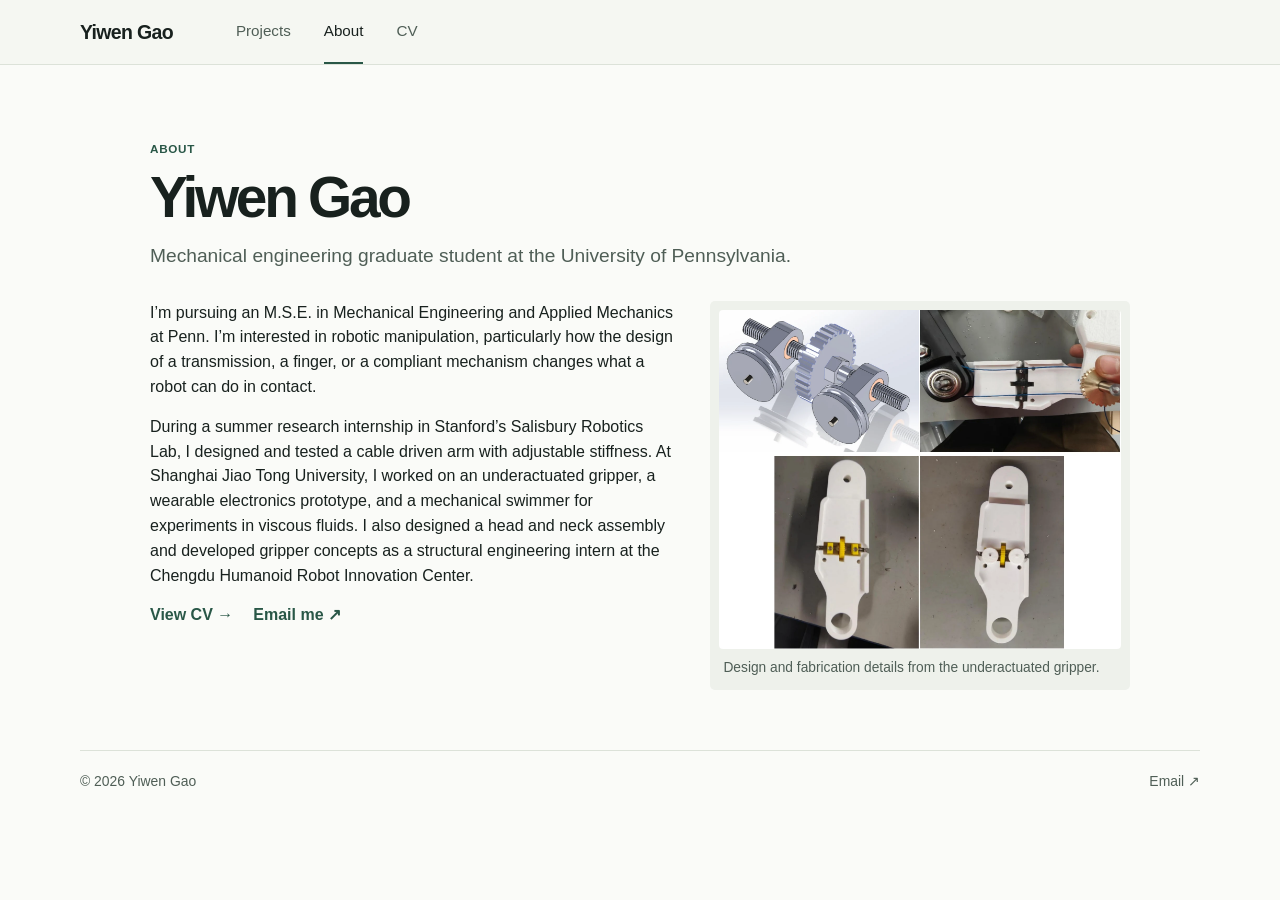
==== about.html @ 22a14920 "Publish Yiwen Gao’s engineering portfolio" ====
<!doctype html>
<html lang="en">
<head>
  <meta charset="utf-8">
  <meta name="viewport" content="width=device-width, initial-scale=1">
  <meta name="description" content="Engineering portfolio of Yiwen Gao, a Penn MEAM graduate student working on robotic manipulation, compliant mechanisms, and experimental prototypes.">
  <meta name="theme-color" content="#fafbf8">
  <title>About — Yiwen Gao</title>
  <link rel="icon" href="icon.png" type="image/png">
  <link rel="stylesheet" href="style.css">
</head>
<body>
  <a href="#main" class="skip">Skip to content</a>
  <header class="site-header">
    <div class="wrap header-inner">
      <a class="brand" href="index.html">Yiwen Gao</a>
      <nav aria-label="Main navigation"><a href="index.html">Projects</a><a href="about.html" aria-current="page">About</a><a href="cv.html">CV</a></nav>
    </div>
  </header>
  <main id="main" class="wrap">
    <article class="about">
      <header class="page-head">
        <p class="eyebrow">About</p>
        <h1>Yiwen Gao</h1>
        <p class="lead">Mechanical engineering graduate student at the University of Pennsylvania.</p>
      </header>
      <div class="about-grid">
        <div class="prose">
          <p>I’m pursuing an M.S.E. in Mechanical Engineering and Applied Mechanics at Penn. I’m interested in robotic manipulation, particularly how the design of a transmission, a finger, or a compliant mechanism changes what a robot can do in contact.</p>
          <p>During a summer research internship in Stanford’s Salisbury Robotics Lab, I designed and tested a cable driven arm with adjustable stiffness. At Shanghai Jiao Tong University, I worked on an underactuated gripper, a wearable electronics prototype, and a mechanical swimmer for experiments in viscous fluids. I also designed a head and neck assembly and developed gripper concepts as a structural engineering intern at the Chengdu Humanoid Robot Innovation Center.</p>
          <p class="about-links"><a href="cv.html">View CV <span aria-hidden="true">→</span></a><a href="mailto:gyiwen618@gmail.com">Email me <span aria-hidden="true">↗</span></a></p>
        </div>
        <figure class="about-figure">
          <img src="underactuated-built.webp" alt="CAD and prototype photos of a cable tensioner inside an underactuated gripper finger">
          <figcaption>Design and fabrication details from the underactuated gripper.</figcaption>
        </figure>
      </div>
    </article></main>
  <footer class="wrap footer">
    <span>© 2026 Yiwen Gao</span>
    <a href="mailto:gyiwen618@gmail.com">Email <span aria-hidden="true">↗</span></a>
  </footer>
</body>
</html>
---- style.css ----
:root {
  color-scheme: light;
  --paper: #fafbf8;
  --ink: #18211e;
  --muted: #4f5e56;
  --rule: #dce2d9;
  --accent: #295747;
  --surface: #eef1eb;
  --font: "Inter", -apple-system, BlinkMacSystemFont, "Segoe UI", sans-serif;
}
*, *::before, *::after { box-sizing: border-box; }
body { margin: 0; background: var(--paper); color: var(--ink); font: 16px/1.55 var(--font); }
a { color: inherit; text-underline-offset: .2em; }
a:focus-visible { outline: 2px solid var(--accent); outline-offset: 4px; }
img { display: block; max-width: 100%; }
.wrap { width: min(1120px, calc(100% - 72px)); margin-inline: auto; }
.skip { position: absolute; left: 12px; top: 12px; padding: 8px 16px; background: white; transform: translateY(-150%); z-index: 5; }
.skip:focus { transform: translateY(0); }
.site-header { border-bottom: 1px solid var(--rule); background: #f5f7f2; }
.header-inner { display: flex; align-items: center; gap: clamp(20px, 5vw, 63px); min-height: 62px; }
.brand { font-size: 1.22rem; font-weight: 690; letter-spacing: -.035em; text-decoration: none; white-space: nowrap; }
nav { display: flex; gap: clamp(16px, 3vw, 33px); align-items: stretch; }
nav a { display: inline-flex; align-items: center; padding-block: 19px; text-decoration: none; color: var(--muted); font-size: .95rem; border-bottom: 2px solid transparent; }
nav a[aria-current] { color: var(--ink); border-color: var(--accent); }
nav a:hover, footer a:hover, .back:hover, .project-next a:hover, .about-links a:hover { color: var(--accent); }
.intro { padding-block: clamp(32px, 5.6vw, 61px) 25px; }
h1, h2, h3, p { margin: 0; }
h1 { font-size: clamp(2.18rem, 5vw, 3.55rem); line-height: 1.06; letter-spacing: -.058em; font-weight: 680; }
.intro h1 { font-size: clamp(2.05rem, 4vw, 3rem); }
.intro p { margin-top: 9px; color: var(--muted); max-width: 56ch; }
.project-grid { list-style: none; padding: 0; margin: 0; display: grid; grid-template-columns: repeat(3, minmax(0, 1fr)); gap: 31px 25px; }
.tile-link { text-decoration: none; display: block; border-radius: 4px; height: 100%; }
.tile-media { position: relative; display: block; overflow: hidden; background: var(--surface); aspect-ratio: 10 / 7; border-radius: 4px; }
.tile-media img { width: 100%; height: 100%; object-fit: cover; transition: transform 240ms ease; }
.tile-underactuated-gripper .tile-media img { object-position: 28% center; }
.tile-konka-head .tile-media img { object-position: 35% center; }
.tile-flexible-gripper .tile-media img, .tile-biomimetic-swimmer .tile-media img { object-fit: contain; padding: 8%; mix-blend-mode: multiply; }
.tile-flexible-gripper .tile-media { background: #edf0eb; }
.tile-biomimetic-swimmer .tile-media { background: #f0f2ee; }
.tile-arrow { position: absolute; right: 10px; top: 10px; display: grid; place-items: center; width: 34px; height: 34px; color: var(--ink); background: var(--paper); border-radius: 50%; opacity: 0; transform: translateY(4px); transition: opacity 180ms ease, transform 180ms ease; }
.tile-link:hover .tile-arrow, .tile-link:focus-visible .tile-arrow { opacity: 1; transform: translateY(0); }
.tile-link:hover img { transform: scale(1.025); }
.tile-link:hover h2 { text-decoration: underline; }
.tile-meta, .eyebrow { display: block; color: var(--accent); font-size: .73rem; font-weight: 660; letter-spacing: .06em; text-transform: uppercase; }
.tile-meta { margin: 13px 0 4px; }
.tile h2 { font-size: 1.22rem; line-height: 1.18; letter-spacing: -.025em; }
.tile p { margin-top: 5px; color: var(--muted); font-size: .91rem; line-height: 1.45; max-width: 39ch; }
.footer { display: flex; justify-content: space-between; align-items: baseline; gap: 12px; margin-top: 60px; padding: 20px 0 27px; border-top: 1px solid var(--rule); color: var(--muted); font-size: .87rem; }
.footer a { text-decoration: none; }
.project, .cv { max-width: 860px; margin-inline: auto; }
.back { display: inline-block; margin: 32px 0 0; text-decoration: none; color: var(--muted); font-size: .92rem; }
.back span { margin-right: 5px; }
.page-head { margin-block: clamp(36px, 6vw, 75px) 30px; }
.project .page-head { margin-top: clamp(19px, 3.7vw, 42px); }
.eyebrow { margin-bottom: 10px; }
.lead { color: var(--muted); max-width: 63ch; margin-top: 13px; font-size: clamp(1rem, 2vw, 1.2rem); }
figure { margin: 0; min-width: 0; }
figure img { border-radius: 4px; width: 100%; background: var(--surface); }
figure a { display: block; }
figure.wide img { max-height: 520px; object-fit: contain; }
figcaption { font-size: .86rem; margin-top: 8px; color: var(--muted); }
.project-section { margin: 38px 0; }
.project-section h2, .cv h2 { font-size: 1.43rem; line-height: 1.23; letter-spacing: -.025em; margin-bottom: 8px; }
.project-section p, .prose p { max-width: 69ch; }
.figures { display: grid; grid-template-columns: 1fr 1fr; align-items: start; gap: 16px; margin-top: 20px; }
.figures.single { grid-template-columns: minmax(0, 1fr); }
.figures img { max-height: 405px; object-fit: contain; }
.credit { color: var(--muted); font-size: .91rem; margin-block: 35px 20px; }
.project-next { border-top: 1px solid var(--rule); padding-top: 18px; display: flex; flex-wrap: wrap; justify-content: space-between; gap: 10px 24px; font-size: .91rem; }
.project-next a, .about-links a { text-decoration: none; }
.about { max-width: 980px; margin-inline: auto; }
.about-grid { display: grid; grid-template-columns: 1.25fr 1fr; align-items: start; gap: 36px; }
.prose p + p { margin-top: 15px; }
.about-links { display: flex; gap: 20px; flex-wrap: wrap; }
.about-links a, .cv-email { color: var(--accent); font-weight: 630; }
.about-figure { padding: 9px 9px 12px; background: var(--surface); border-radius: 5px; }
.about-figure figcaption { padding-inline: 4px; }
.cv-email { display: inline-block; margin-top: 8px; }
.cv section { margin-block: 28px; }
.cv-row { display: flex; align-items: baseline; justify-content: space-between; gap: 12px; border-top: 1px solid var(--rule); padding: 10px 0; }
.cv-row h3 { font-size: 1rem; }
.cv-row h3 a { text-decoration: none; }
.cv-row a:hover { text-decoration: underline; }
.cv-row p, .cv-row > span { color: var(--muted); font-size: .91rem; }
.cv-row > span { flex-shrink: 0; }
.plain { margin: 0; padding-left: 19px; }
.plain li + li { margin-top: 4px; }
@media (max-width: 960px) {
  .wrap { width: calc(100% - 52px); }
  .project-grid { grid-template-columns: repeat(2, minmax(0, 1fr)); }
}
@media (max-width: 580px) {
  .wrap { width: calc(100% - 36px); }
  .header-inner { min-height: 54px; justify-content: space-between; gap: 12px; }
  .brand { font-size: 1.08rem; }
  nav { gap: 13px; }
  nav a { padding-block: 15px; font-size: .86rem; }
  .project-grid, .figures, .about-grid { grid-template-columns: minmax(0, 1fr); }
  .project-grid { gap: 24px; }
  .about-grid { gap: 22px; }
  .tile-media { aspect-ratio: 10 / 6.6; }
  .cv-row { flex-direction: column; gap: 3px; }
  .footer { margin-top: 38px; }
}
@media (prefers-reduced-motion: reduce) {
  *, *::before, *::after { transition: none !important; }
}
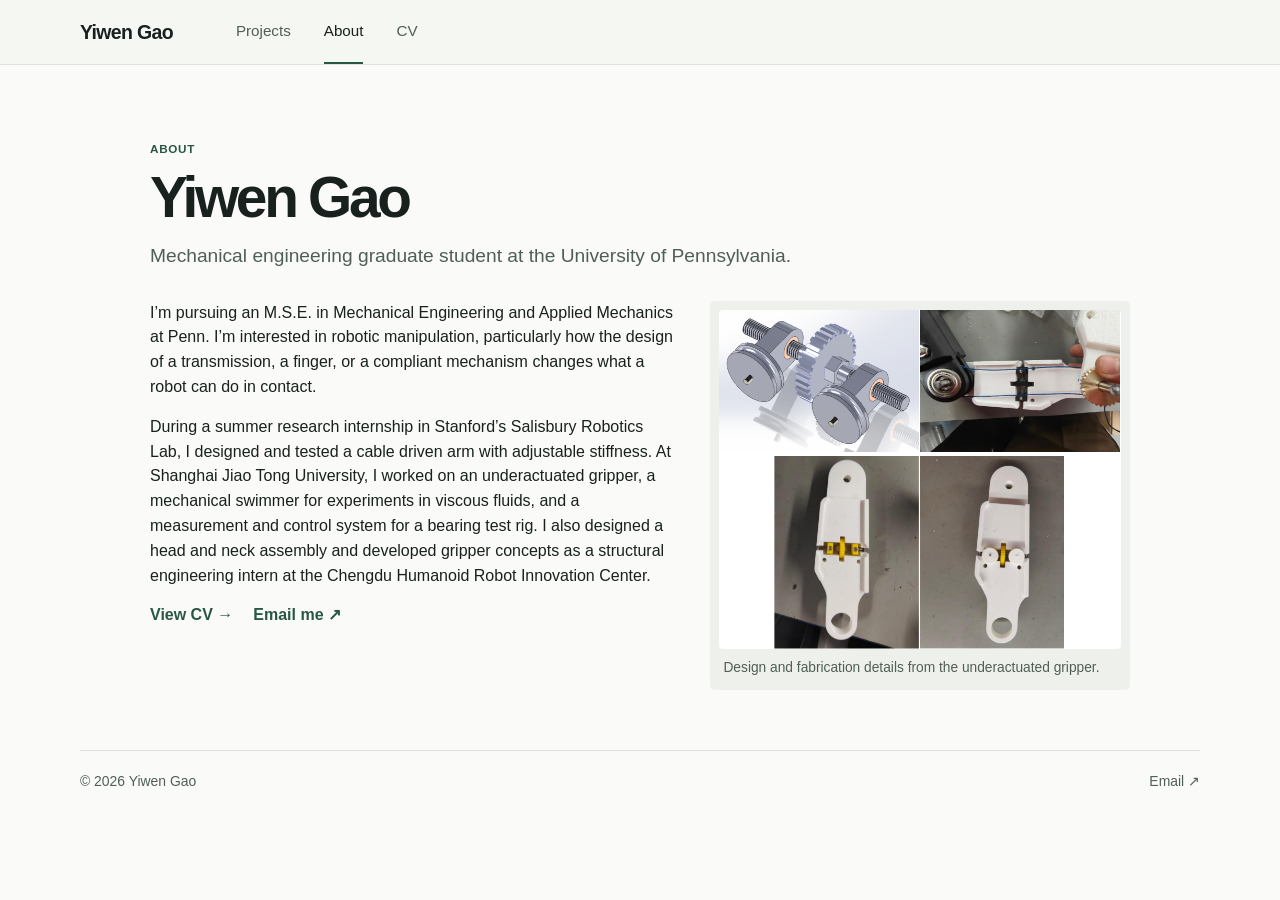
==== commit 43680f6a: "Match project pages to portfolio and add undergraduate thesis" ====
--- a/about.html
+++ b/about.html
@@ -27,7 +27,7 @@
       <div class="about-grid">
         <div class="prose">
           <p>I’m pursuing an M.S.E. in Mechanical Engineering and Applied Mechanics at Penn. I’m interested in robotic manipulation, particularly how the design of a transmission, a finger, or a compliant mechanism changes what a robot can do in contact.</p>
-          <p>During a summer research internship in Stanford’s Salisbury Robotics Lab, I designed and tested a cable driven arm with adjustable stiffness. At Shanghai Jiao Tong University, I worked on an underactuated gripper, a wearable electronics prototype, and a mechanical swimmer for experiments in viscous fluids. I also designed a head and neck assembly and developed gripper concepts as a structural engineering intern at the Chengdu Humanoid Robot Innovation Center.</p>
+          <p>During a summer research internship in Stanford’s Salisbury Robotics Lab, I designed and tested a cable driven arm with adjustable stiffness. At Shanghai Jiao Tong University, I worked on an underactuated gripper, a mechanical swimmer for experiments in viscous fluids, and a measurement and control system for a bearing test rig. I also designed a head and neck assembly and developed gripper concepts as a structural engineering intern at the Chengdu Humanoid Robot Innovation Center.</p>
           <p class="about-links"><a href="cv.html">View CV <span aria-hidden="true">→</span></a><a href="mailto:gyiwen618@gmail.com">Email me <span aria-hidden="true">↗</span></a></p>
         </div>
         <figure class="about-figure">
--- a/style.css
+++ b/style.css
@@ -31,7 +31,7 @@
 .project-grid { list-style: none; padding: 0; margin: 0; display: grid; grid-template-columns: repeat(3, minmax(0, 1fr)); gap: 31px 25px; }
 .tile-link { text-decoration: none; display: block; border-radius: 4px; height: 100%; }
 .tile-media { position: relative; display: block; overflow: hidden; background: var(--surface); aspect-ratio: 10 / 7; border-radius: 4px; }
-.tile-media img { width: 100%; height: 100%; object-fit: cover; transition: transform 240ms ease; }
+.tile-media img { width: 100%; height: 100%; object-fit: contain; transition: transform 240ms ease; }
 .tile-underactuated-gripper .tile-media img { object-position: 28% center; }
 .tile-konka-head .tile-media img { object-position: 35% center; }
 .tile-flexible-gripper .tile-media img, .tile-biomimetic-swimmer .tile-media img { object-fit: contain; padding: 8%; mix-blend-mode: multiply; }
@@ -105,3 +105,26 @@
 @media (prefers-reduced-motion: reduce) {
   *, *::before, *::after { transition: none !important; }
 }
+
+.tile h2 { margin-top: 12px; }
+.tile-media { background: #f0f2ee; }
+.tile-media img { mix-blend-mode: multiply; }
+.tile-bearing-test-rig .tile-media img { padding: 6%; }
+.portfolio-project h1 { font-size: clamp(1.92rem, 4.5vw, 3.1rem); line-height: 1.13; }
+.project-byline { font-size: .96rem; color: var(--muted); margin-top: 7px; }
+.project-byline + .project-byline { margin-top: 3px; }
+.project-figure { max-width: 770px; margin: 23px auto; }
+.project-figure img { height: auto; max-height: 590px; object-fit: contain; background: #fff; }
+.project-figure.portrait-figure { max-width: 560px; }
+.project-figure.portrait-figure img { width: auto; max-width: 100%; margin-inline: auto; }
+.project-section h3 { margin-top: 24px; }
+.project-section h4 { margin: 20px 0 8px; }
+.project-section p { margin-block: 10px; }
+.project-section li + li { margin-top: 7px; }
+.on-this-page { display: flex; gap: 24px; border-block: 1px solid var(--rule); }
+.on-this-page a { padding-block: 10px; color: var(--accent); }
+.formula { display: grid; grid-template-columns: 1fr auto; gap: 10px; align-items: center; margin: 16px auto; max-width: 62ch; }
+.thesis-stats { display: grid; grid-template-columns: 1fr 1fr; gap: 16px; margin-block: 24px; }
+.thesis-stats div { border-top: 1px solid var(--rule); padding: 10px 0; }
+.thesis-stats dt { color: var(--muted); font-size: .9rem; }
+.thesis-stats dd { margin: 0; font-size: clamp(1.2rem, 4.5vw, 1.8rem); font-weight: 650; }
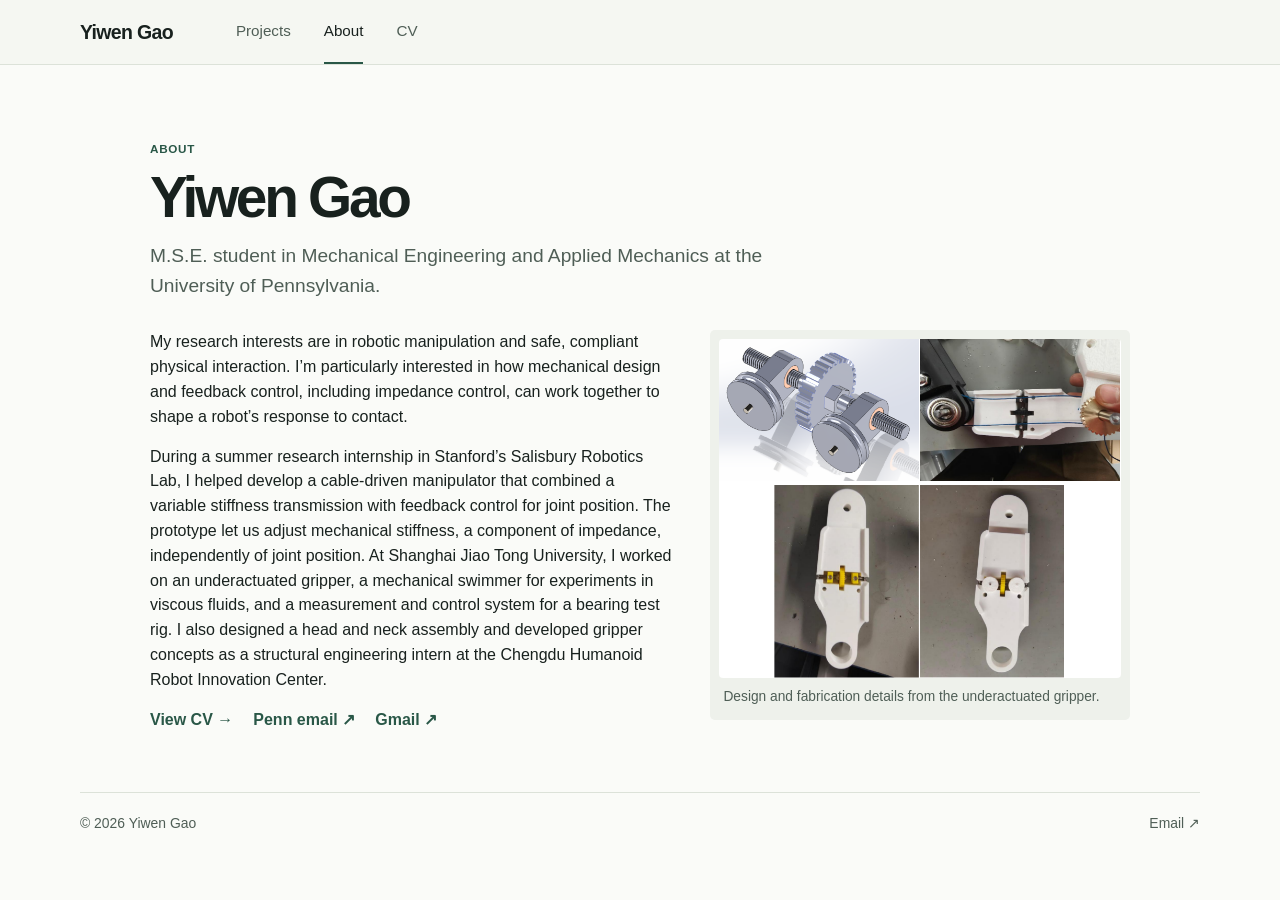
==== commit aa9670ca: "Update research interests, Penn email, and CV skills" ====
--- a/about.html
+++ b/about.html
@@ -3,7 +3,7 @@
 <head>
   <meta charset="utf-8">
   <meta name="viewport" content="width=device-width, initial-scale=1">
-  <meta name="description" content="Engineering portfolio of Yiwen Gao, a Penn MEAM graduate student working on robotic manipulation, compliant mechanisms, and experimental prototypes.">
+  <meta name="description" content="Engineering portfolio of Yiwen Gao, a Penn MEAM graduate student interested in robotic manipulation, impedance control, and safe physical interaction.">
   <meta name="theme-color" content="#fafbf8">
   <title>About — Yiwen Gao</title>
   <link rel="icon" href="icon.png" type="image/png">
@@ -22,13 +22,13 @@
       <header class="page-head">
         <p class="eyebrow">About</p>
         <h1>Yiwen Gao</h1>
-        <p class="lead">Mechanical engineering graduate student at the University of Pennsylvania.</p>
+        <p class="lead">M.S.E. student in Mechanical Engineering and Applied Mechanics at the University of Pennsylvania.</p>
       </header>
       <div class="about-grid">
         <div class="prose">
-          <p>I’m pursuing an M.S.E. in Mechanical Engineering and Applied Mechanics at Penn. I’m interested in robotic manipulation, particularly how the design of a transmission, a finger, or a compliant mechanism changes what a robot can do in contact.</p>
-          <p>During a summer research internship in Stanford’s Salisbury Robotics Lab, I designed and tested a cable driven arm with adjustable stiffness. At Shanghai Jiao Tong University, I worked on an underactuated gripper, a mechanical swimmer for experiments in viscous fluids, and a measurement and control system for a bearing test rig. I also designed a head and neck assembly and developed gripper concepts as a structural engineering intern at the Chengdu Humanoid Robot Innovation Center.</p>
-          <p class="about-links"><a href="cv.html">View CV <span aria-hidden="true">→</span></a><a href="mailto:gyiwen618@gmail.com">Email me <span aria-hidden="true">↗</span></a></p>
+          <p>My research interests are in robotic manipulation and safe, compliant physical interaction. I’m particularly interested in how mechanical design and feedback control, including impedance control, can work together to shape a robot’s response to contact.</p>
+          <p>During a summer research internship in Stanford’s Salisbury Robotics Lab, I helped develop a cable-driven manipulator that combined a variable stiffness transmission with feedback control for joint position. The prototype let us adjust mechanical stiffness, a component of impedance, independently of joint position. At Shanghai Jiao Tong University, I worked on an underactuated gripper, a mechanical swimmer for experiments in viscous fluids, and a measurement and control system for a bearing test rig. I also designed a head and neck assembly and developed gripper concepts as a structural engineering intern at the Chengdu Humanoid Robot Innovation Center.</p>
+          <p class="about-links"><a href="cv.html">View CV <span aria-hidden="true">→</span></a><a href="mailto:gyiwen@engineering.upenn.edu">Penn email <span aria-hidden="true">↗</span></a><a href="mailto:gyiwen618@gmail.com">Gmail <span aria-hidden="true">↗</span></a></p>
         </div>
         <figure class="about-figure">
           <img src="underactuated-built.webp" alt="CAD and prototype photos of a cable tensioner inside an underactuated gripper finger">
@@ -41,4 +41,4 @@
     <a href="mailto:gyiwen618@gmail.com">Email <span aria-hidden="true">↗</span></a>
   </footer>
 </body>
-</html>+</html>
--- a/style.css
+++ b/style.css
@@ -128,3 +128,18 @@
 .thesis-stats div { border-top: 1px solid var(--rule); padding: 10px 0; }
 .thesis-stats dt { color: var(--muted); font-size: .9rem; }
 .thesis-stats dd { margin: 0; font-size: clamp(1.2rem, 4.5vw, 1.8rem); font-weight: 650; }
+
+/* Paired CAD and prototype images are one cover on the swimmer card. */
+.tile-biomimetic-swimmer .tile-media { background: #fff; }
+.tile-media .cover-stack { display: grid; grid-template-rows: 42% 58%; width: 100%; height: 100%; overflow: hidden; }
+.tile-media .cover-stack img { width: 100%; height: 100%; object-fit: contain; padding: 3px 6px; mix-blend-mode: normal; }
+.tile-bearing-test-rig .tile-media img { padding: 0; object-fit: cover; mix-blend-mode: normal; }
+.project-cover-pair { display: grid; grid-template-rows: auto auto; gap: 12px; margin: 20px auto 32px; width: min(100%, 780px); }
+.project-cover-pair img { display: block; width: 100%; height: auto; max-height: 280px; object-fit: contain; background: #fff; border-radius: 4px; }
+.bearing-cover-figure { width: min(100%, 750px); }
+.bearing-cover-figure img { width: 100%; max-height: 520px; object-fit: cover; }
+.project-video { display: block; width: 100%; max-height: 560px; background: #111; border-radius: 4px; }
+
+.tile-bird-waldo .tile-media img { object-fit: cover; mix-blend-mode: normal; }
+.portrait-video { max-width: 420px; margin-inline: auto; }
+.project-video + p { margin-top: 24px; }
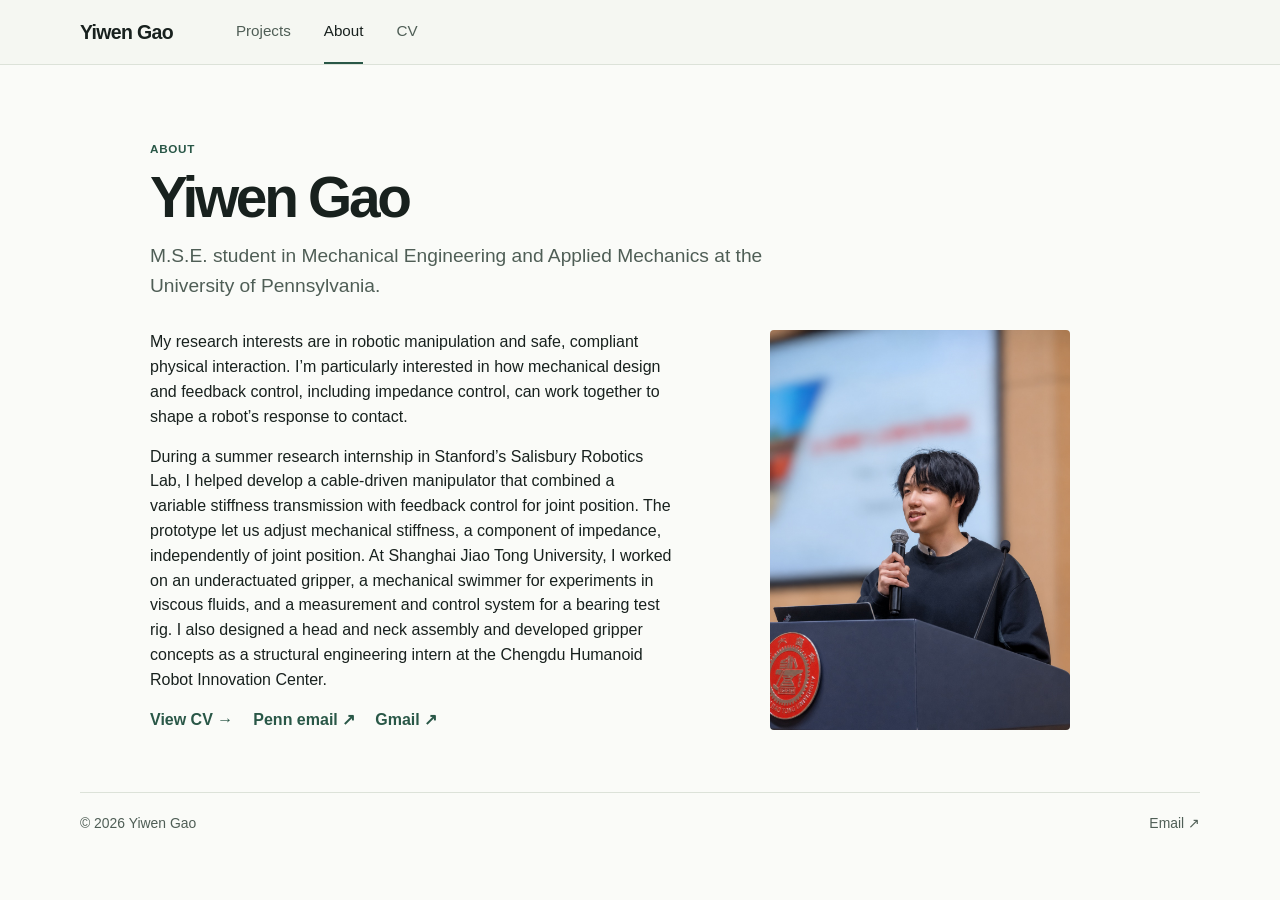
==== commit 1e52044e: "Add speaking portrait to About page" ====
--- a/about.html
+++ b/about.html
@@ -30,9 +30,8 @@
           <p>During a summer research internship in Stanford’s Salisbury Robotics Lab, I helped develop a cable-driven manipulator that combined a variable stiffness transmission with feedback control for joint position. The prototype let us adjust mechanical stiffness, a component of impedance, independently of joint position. At Shanghai Jiao Tong University, I worked on an underactuated gripper, a mechanical swimmer for experiments in viscous fluids, and a measurement and control system for a bearing test rig. I also designed a head and neck assembly and developed gripper concepts as a structural engineering intern at the Chengdu Humanoid Robot Innovation Center.</p>
           <p class="about-links"><a href="cv.html">View CV <span aria-hidden="true">→</span></a><a href="mailto:gyiwen@engineering.upenn.edu">Penn email <span aria-hidden="true">↗</span></a><a href="mailto:gyiwen618@gmail.com">Gmail <span aria-hidden="true">↗</span></a></p>
         </div>
-        <figure class="about-figure">
-          <img src="underactuated-built.webp" alt="CAD and prototype photos of a cable tensioner inside an underactuated gripper finger">
-          <figcaption>Design and fabrication details from the underactuated gripper.</figcaption>
+        <figure class="about-portrait">
+          <img src="yiwen-gao-speaking.jpg" alt="Yiwen Gao speaking at a lectern" width="1086" height="1448">
         </figure>
       </div>
     </article></main>
--- a/style.css
+++ b/style.css
@@ -75,6 +75,8 @@
 .about-links a, .cv-email { color: var(--accent); font-weight: 630; }
 .about-figure { padding: 9px 9px 12px; background: var(--surface); border-radius: 5px; }
 .about-figure figcaption { padding-inline: 4px; }
+.about-portrait { width: min(100%, 300px); justify-self: center; }
+.about-portrait img { height: auto; }
 .cv-email { display: inline-block; margin-top: 8px; }
 .cv section { margin-block: 28px; }
 .cv-row { display: flex; align-items: baseline; justify-content: space-between; gap: 12px; border-top: 1px solid var(--rule); padding: 10px 0; }
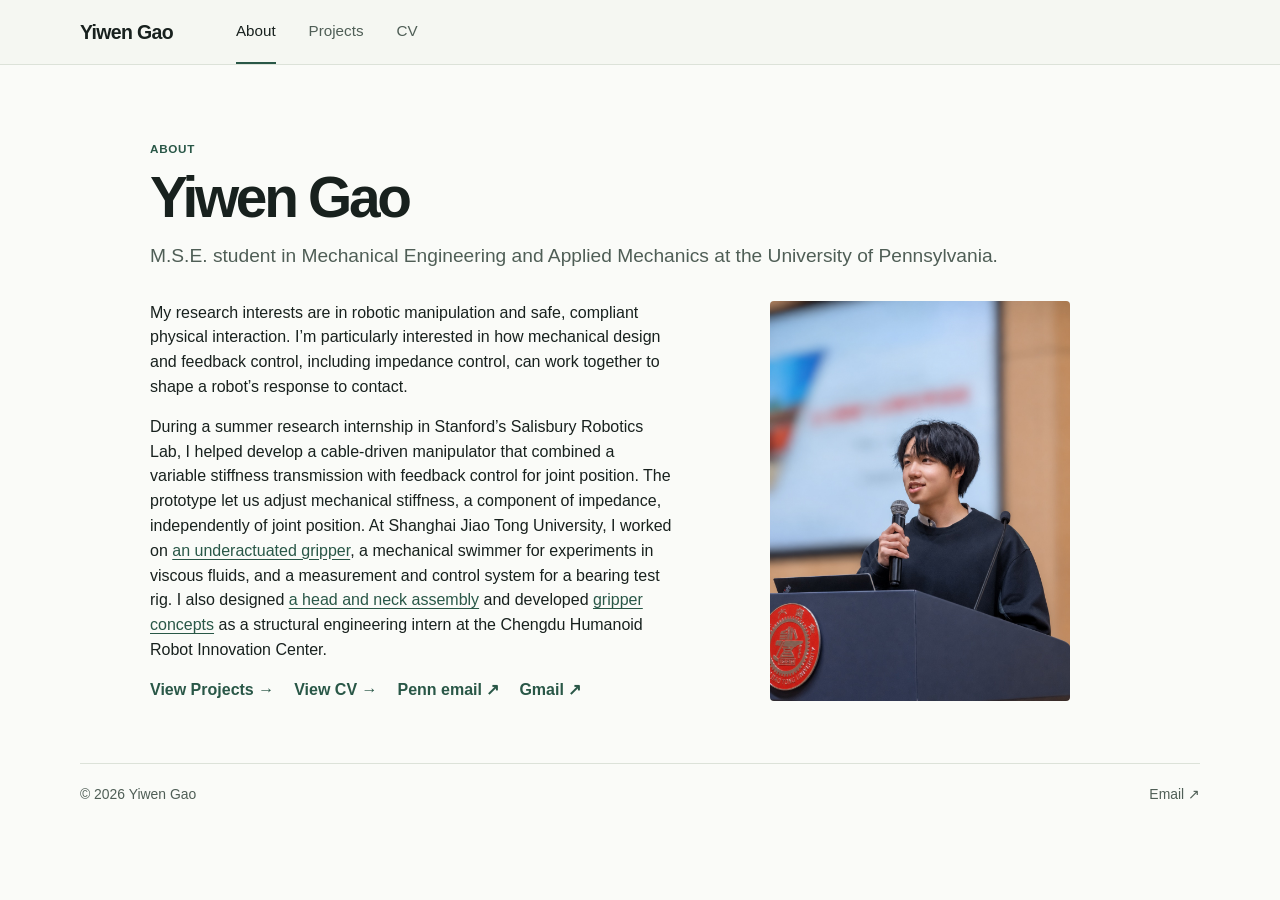
==== commit 604ac899: "Make About the homepage and update portfolio navigation" ====
--- a/about.html
+++ b/about.html
@@ -3,41 +3,11 @@
 <head>
   <meta charset="utf-8">
   <meta name="viewport" content="width=device-width, initial-scale=1">
-  <meta name="description" content="Engineering portfolio of Yiwen Gao, a Penn MEAM graduate student interested in robotic manipulation, impedance control, and safe physical interaction.">
-  <meta name="theme-color" content="#fafbf8">
   <title>About — Yiwen Gao</title>
-  <link rel="icon" href="icon.png" type="image/png">
-  <link rel="stylesheet" href="style.css">
+  <link rel="canonical" href="https://gyiwen618.github.io/">
+  <meta http-equiv="refresh" content="0; url=./">
 </head>
 <body>
-  <a href="#main" class="skip">Skip to content</a>
-  <header class="site-header">
-    <div class="wrap header-inner">
-      <a class="brand" href="index.html">Yiwen Gao</a>
-      <nav aria-label="Main navigation"><a href="index.html">Projects</a><a href="about.html" aria-current="page">About</a><a href="cv.html">CV</a></nav>
-    </div>
-  </header>
-  <main id="main" class="wrap">
-    <article class="about">
-      <header class="page-head">
-        <p class="eyebrow">About</p>
-        <h1>Yiwen Gao</h1>
-        <p class="lead">M.S.E. student in Mechanical Engineering and Applied Mechanics at the University of Pennsylvania.</p>
-      </header>
-      <div class="about-grid">
-        <div class="prose">
-          <p>My research interests are in robotic manipulation and safe, compliant physical interaction. I’m particularly interested in how mechanical design and feedback control, including impedance control, can work together to shape a robot’s response to contact.</p>
-          <p>During a summer research internship in Stanford’s Salisbury Robotics Lab, I helped develop a cable-driven manipulator that combined a variable stiffness transmission with feedback control for joint position. The prototype let us adjust mechanical stiffness, a component of impedance, independently of joint position. At Shanghai Jiao Tong University, I worked on an underactuated gripper, a mechanical swimmer for experiments in viscous fluids, and a measurement and control system for a bearing test rig. I also designed a head and neck assembly and developed gripper concepts as a structural engineering intern at the Chengdu Humanoid Robot Innovation Center.</p>
-          <p class="about-links"><a href="cv.html">View CV <span aria-hidden="true">→</span></a><a href="mailto:gyiwen@engineering.upenn.edu">Penn email <span aria-hidden="true">↗</span></a><a href="mailto:gyiwen618@gmail.com">Gmail <span aria-hidden="true">↗</span></a></p>
-        </div>
-        <figure class="about-portrait">
-          <img src="yiwen-gao-speaking.jpg" alt="Yiwen Gao speaking at a lectern" width="1086" height="1448">
-        </figure>
-      </div>
-    </article></main>
-  <footer class="wrap footer">
-    <span>© 2026 Yiwen Gao</span>
-    <a href="mailto:gyiwen618@gmail.com">Email <span aria-hidden="true">↗</span></a>
-  </footer>
+  <p>Continue to <a href="./">Yiwen Gao’s About page</a>.</p>
 </body>
 </html>
